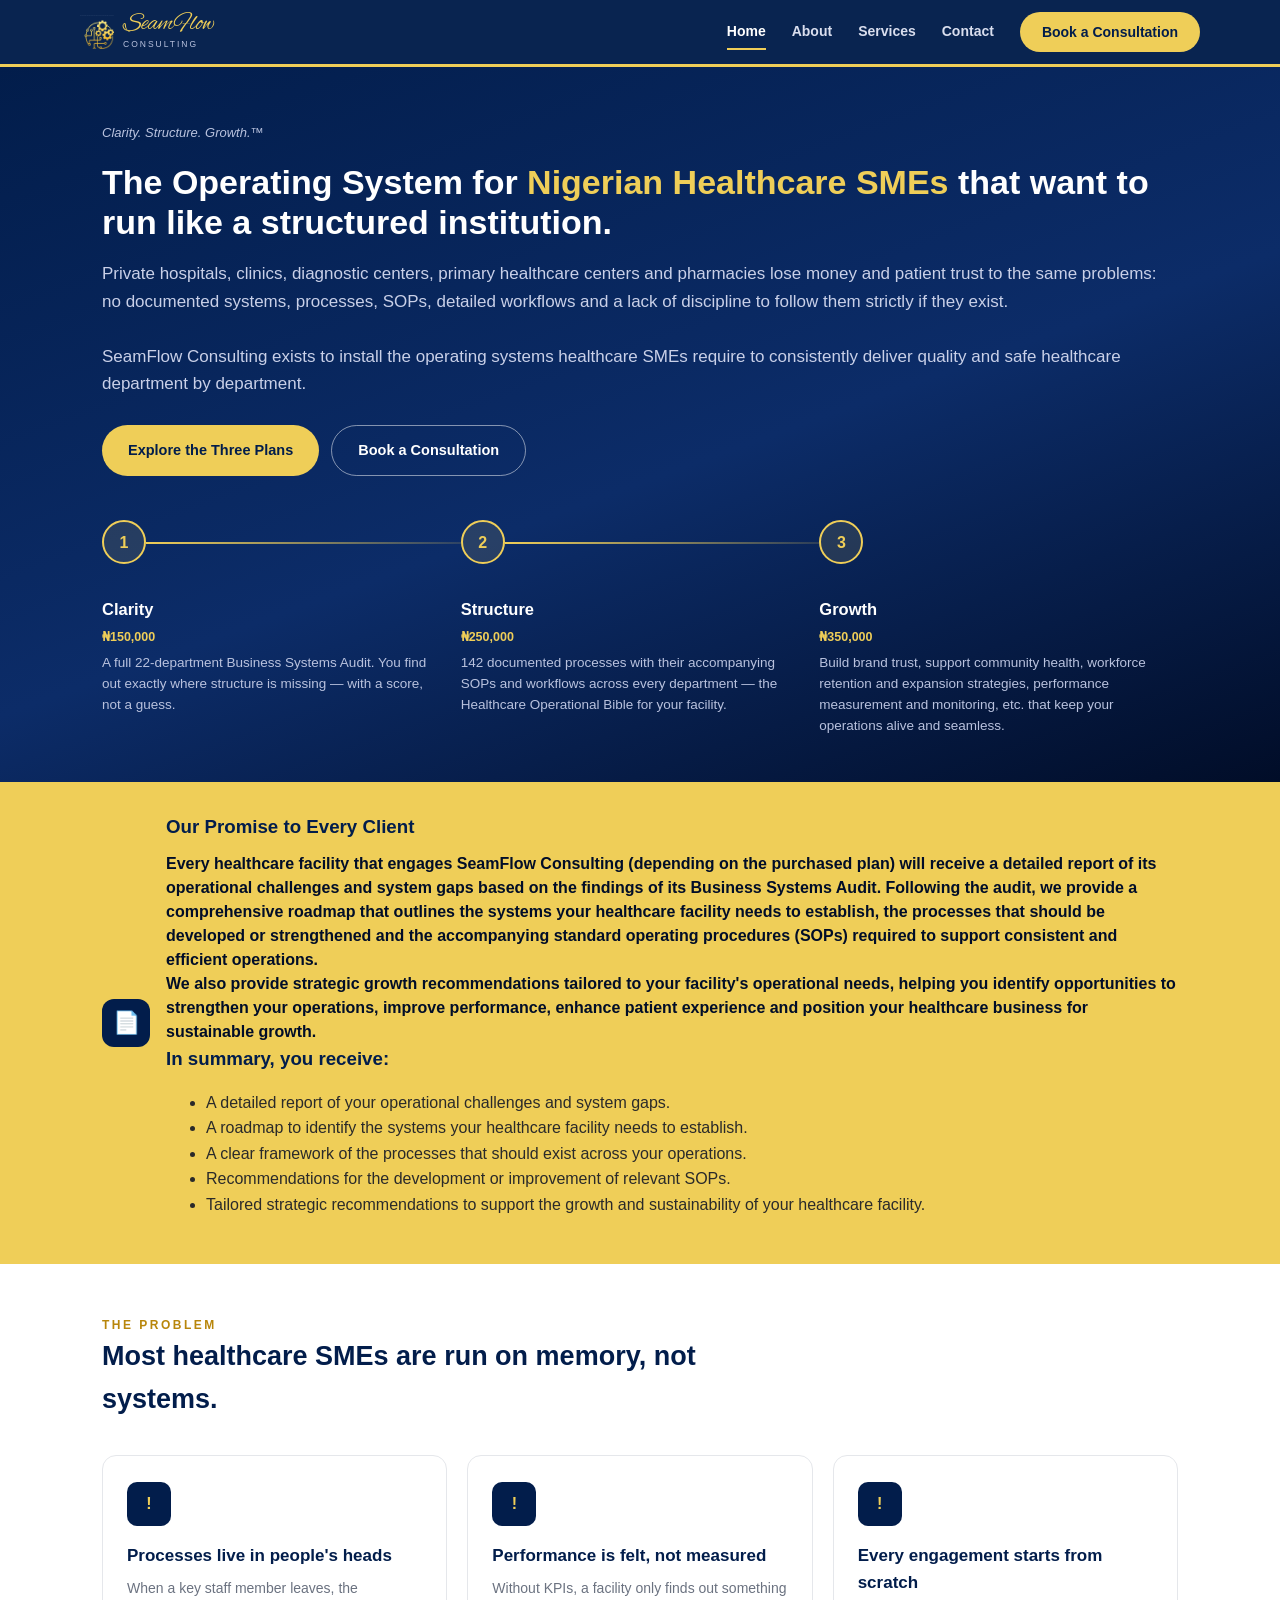
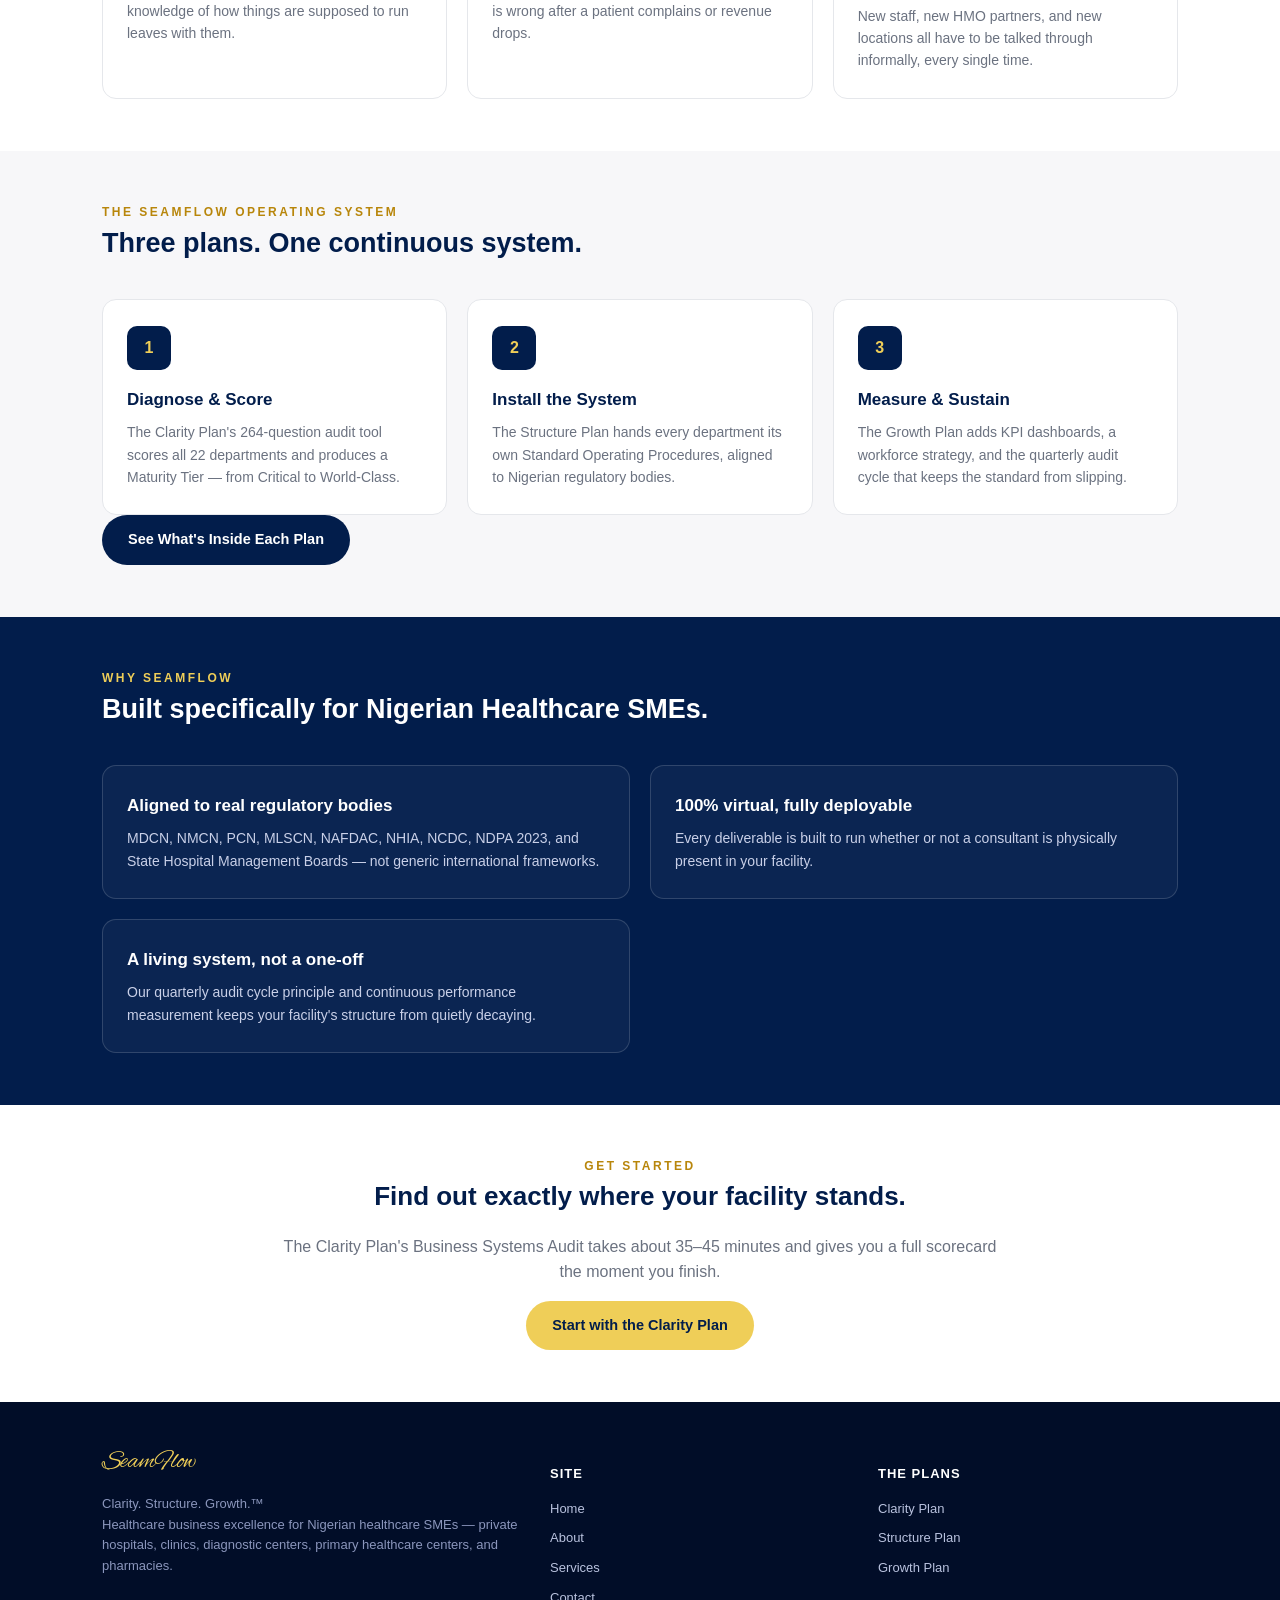
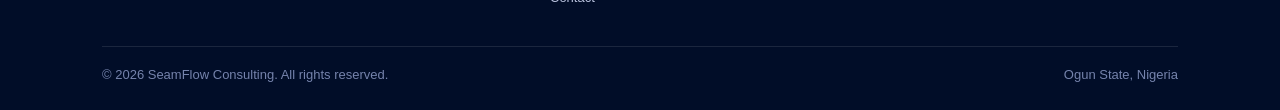
==== index.html @ 47c7c2bf "Initial project commit" ====
<!DOCTYPE html>
<html lang="en">
<head>
<meta charset="UTF-8">
<meta name="viewport" content="width=device-width, initial-scale=1.0">
<title>SeamFlow Consulting | Healthcare Business Excellence in Nigeria</title>
<meta name="description" content="SeamFlow Consulting helps Nigerian healthcare SMEs move from chaos to structure through Clarity, Structure, and Growth — a proven, repeatable operating system.">
<link rel="icon" href="assets/icon.png">
<link rel="preconnect" href="https://fonts.googleapis.com">
<link rel="preconnect" href="https://fonts.gstatic.com" crossorigin>
<link href="https://fonts.googleapis.com/css2?family=Alex+Brush&display=swap" rel="stylesheet">
<link rel="stylesheet" href="style.css">
</head>
<body>

<header class="site-header">
  <div class="wrap nav-row">
    <a href="index.html" class="nav-brand">
      <img src="assets/icon.png" alt="SeamFlow icon">
      <div><div class="nb-word">SeamFlow</div><div class="nb-sub">Consulting</div></div>
    </a>
    <nav class="nav-links">
      <a href="index.html" class="active">Home</a>
      <a href="about.html">About</a>
      <a href="services.html">Services</a>
      <a href="contact.html">Contact</a>
      <a href="contact.html" class="nav-cta">Book a Consultation</a>
    </nav>
    <button class="nav-toggle" id="navToggle" aria-label="Menu">&#9776;</button>
  </div>
  <div class="mobile-menu" id="mobileMenu">
    <a href="index.html">Home</a>
    <a href="about.html">About</a>
    <a href="services.html">Services</a>
    <a href="contact.html">Contact</a>
    <a href="contact.html" class="cta-row">Book a Consultation &rarr;</a>
  </div>
</header>

<section class="hero">
  <div class="wrap">
    <div class="hero-tag">Clarity. Structure. Growth.&trade;</div>
    <h1>The Operating System for <em>Nigerian Healthcare SMEs</em> that want to run like a structured institution.</h1>
    <p class="lede">Private hospitals, clinics, diagnostic centers, primary healthcare centers and pharmacies lose money and patient trust to the same problems: no documented systems, processes, SOPs, detailed workflows and a lack of discipline to follow them strictly if they exist.</p>

<p class="lede">SeamFlow Consulting exists to install the operating systems healthcare SMEs require to consistently deliver quality and safe healthcare department by department.</p>
    <div class="hero-actions">
      <a href="services.html" class="btn btn-gold">Explore the Three Plans</a>
      <a href="contact.html" class="btn btn-outline">Book a Consultation</a>
    </div>

    <div class="pipeline">
      <div class="pipeline-track">
        <div class="pipe-stage">
          <div class="pipe-num">1</div>
          <div class="pipe-body">
            <div class="pipe-title">Clarity</div>
            <div class="pipe-price">&#8358;150,000</div>
            <div class="pipe-desc">A full 22-department Business Systems Audit. You find out exactly where structure is missing — with a score, not a guess.</div>
          </div>
        </div>
        <div class="pipe-stage">
          <div class="pipe-num">2</div>
          <div class="pipe-body">
            <div class="pipe-title">Structure</div>
            <div class="pipe-price">&#8358;250,000</div>
            <div class="pipe-desc">142 documented processes with their accompanying SOPs and workflows across every department — the Healthcare Operational Bible for your facility.</div>
          </div>
        </div>
        <div class="pipe-stage">
          <div class="pipe-num">3</div>
          <div class="pipe-body">
            <div class="pipe-title">Growth</div>
            <div class="pipe-price">&#8358;350,000</div>
            <div class="pipe-desc">Build brand trust, support community health, workforce retention and expansion strategies, performance measurement and monitoring, etc. that keep your operations alive and seamless.</div>
          </div>
        </div>
      </div>
    </div>
  </div>
</section>

<section class="report-banner">
  <div class="wrap">
    <div class="rb-inner">
      <div class="rb-icon">&#128196;</div>
      <div>
        <h3>Our Promise to Every Client</h3>
        <p>Every healthcare facility that engages SeamFlow Consulting (depending on the purchased plan) will receive a detailed report of its operational challenges and system gaps based on the findings of its Business Systems Audit.
Following the audit, we provide a comprehensive roadmap that outlines the systems your healthcare facility needs to establish, the processes that should be developed or strengthened and the accompanying standard operating procedures (SOPs) required to support consistent and efficient operations.</p>

<p>We also provide strategic growth recommendations tailored to your facility's operational needs, helping you identify opportunities to strengthen your operations, improve performance, enhance patient experience and position your healthcare business for sustainable growth.</p>
<div></div>
<h3>In summary, you receive:</h3>
<ul>
	<li>A detailed report of your operational challenges and system gaps. </li>
	<li>A roadmap to identify the systems your healthcare facility needs to establish.</li>
	<li>A clear framework of the processes that should exist across your operations.</li>
	<li>Recommendations for the development or improvement of relevant SOPs.</li>
	<li>Tailored strategic recommendations to support the growth and sustainability of your healthcare facility.</li>
</ul>
      </div>
    </div>
  </div>
</section>

<section class="section">
  <div class="wrap">
    <div class="section-head">
      <div class="eyebrow">The Problem</div>
      <h2>Most healthcare SMEs are run on memory, not systems.</h2>
    </div>
    <div class="card-grid cols-3">
      <div class="info-card">
        <div class="ic-icon">!</div>
        <h3>Processes live in people's heads</h3>
        <p>When a key staff member leaves, the knowledge of how things are supposed to run leaves with them.</p>
      </div>
      <div class="info-card">
        <div class="ic-icon">!</div>
        <h3>Performance is felt, not measured</h3>
        <p>Without KPIs, a facility only finds out something is wrong after a patient complains or revenue drops.</p>
      </div>
      <div class="info-card">
        <div class="ic-icon">!</div>
        <h3>Every engagement starts from scratch</h3>
        <p>New staff, new HMO partners, and new locations all have to be talked through informally, every single time.</p>
      </div>
    </div>
  </div>
</section>

<section class="section section-panel">
  <div class="wrap">
    <div class="section-head">
      <div class="eyebrow">The SeamFlow Operating System</div>
      <h2>Three plans. One continuous system.</h2>
    </div>
    <div class="card-grid cols-3">
      <div class="info-card">
        <div class="ic-icon">1</div>
        <h3>Diagnose &amp; Score</h3>
        <p>The Clarity Plan's 264-question audit tool scores all 22 departments and produces a Maturity Tier — from Critical to World-Class.</p>
      </div>
      <div class="info-card">
        <div class="ic-icon">2</div>
        <h3>Install the System</h3>
        <p>The Structure Plan hands every department its own Standard Operating Procedures, aligned to Nigerian regulatory bodies.</p>
      </div>
      <div class="info-card">
        <div class="ic-icon">3</div>
        <h3>Measure &amp; Sustain</h3>
        <p>The Growth Plan adds KPI dashboards, a workforce strategy, and the quarterly audit cycle that keeps the standard from slipping.</p>
      </div>
    </div>
    <a href="services.html" class="btn btn-navy">See What's Inside Each Plan</a>
  </div>
</section>

<section class="section section-navy">
  <div class="wrap">
    <div class="section-head">
      <div class="eyebrow on-navy">Why SeamFlow</div>
      <h2>Built specifically for Nigerian Healthcare SMEs.</h2>
    </div>
    <div class="card-grid cols-2">
      <div class="info-card" style="background:rgba(255,255,255,0.04);border-color:rgba(255,255,255,0.15);">
        <h3 style="color:#fff;">Aligned to real regulatory bodies</h3>
        <p style="color:#C9D0E8;">MDCN, NMCN, PCN, MLSCN, NAFDAC, NHIA, NCDC, NDPA 2023, and State Hospital Management Boards — not generic international frameworks.</p>
      </div>
      <div class="info-card" style="background:rgba(255,255,255,0.04);border-color:rgba(255,255,255,0.15);">
        <h3 style="color:#fff;">100% virtual, fully deployable</h3>
        <p style="color:#C9D0E8;">Every deliverable is built to run whether or not a consultant is physically present in your facility.</p>
      </div>
      <div class="info-card" style="background:rgba(255,255,255,0.04);border-color:rgba(255,255,255,0.15);">
        <h3 style="color:#fff;">A living system, not a one-off</h3>
        <p style="color:#C9D0E8;">Our quarterly audit cycle principle and continuous performance measurement keeps your facility's structure from quietly decaying.</p>
      </div>
    </div>
  </div>
</section>

<section class="section">
  <div class="wrap-narrow" style="text-align:center;">
    <div class="eyebrow" style="justify-content:center;display:block;">Get Started</div>
    <h2 style="font-size:26px;">Find out exactly where your facility stands.</h2>
    <p class="lede" style="font-size:16px;">The Clarity Plan's Business Systems Audit takes about 35–45 minutes and gives you a full scorecard the moment you finish.</p>
    <a href="services.html#clarity" class="btn btn-gold">Start with the Clarity Plan</a>
  </div>
</section>

<footer class="site-footer">
  <div class="wrap">
    <div class="footer-grid">
      <div class="footer-brand">
        <div class="fb-word">SeamFlow</div>
        <p>Clarity. Structure. Growth.&trade;<br>Healthcare business excellence for Nigerian healthcare SMEs — private hospitals, clinics, diagnostic centers, primary healthcare centers, and pharmacies.</p>
      </div>
      <div class="footer-col">
        <h5>Site</h5>
        <a href="index.html">Home</a>
        <a href="about.html">About</a>
        <a href="services.html">Services</a>
        <a href="contact.html">Contact</a>
      </div>
      <div class="footer-col">
        <h5>The Plans</h5>
        <a href="services.html#clarity">Clarity Plan</a>
        <a href="services.html#structure">Structure Plan</a>
        <a href="services.html#growth">Growth Plan</a>
      </div>
    </div>
    <div class="footer-bottom">
      <span>&copy; 2026 SeamFlow Consulting. All rights reserved.</span>
      <span>Ogun State, Nigeria</span>
    </div>
  </div>
</footer>

<script>
  document.getElementById('navToggle').addEventListener('click', function(){
    document.getElementById('mobileMenu').classList.toggle('open');
  });
</script>
</body>
</html>
---- style.css ----
/* ============================================================
   SeamFlow Consulting — Shared Site Stylesheet
   Brand: Navy #021D4B / Gold #EFCE58 / Calibri / Alex Brush script
   ============================================================ */

:root{
  --navy:#021D4B;
  --navy-soft:#0C2C68;
  --navy-deep:#010D28;
  --gold:#EFCE58;
  --gold-deep:#B8860B;
  --gold-line:#C9A227;
  --cream:#FFFFFF;
  --panel:#F7F7F9;
  --ink:#1A1A1A;
  --body-text:#2A2A2A;
  --grey:#6B7280;
  --line:#E5E7EB;
}

*{box-sizing:border-box;}
html{scroll-behavior:smooth;}
body{
  margin:0;
  font-family:Calibri,"Segoe UI",Roboto,Arial,sans-serif;
  background:var(--cream);
  color:var(--body-text);
  line-height:1.6;
}
img{max-width:100%;display:block;}
a{color:inherit;text-decoration:none;}
.wrap{max-width:1120px;margin:0 auto;padding:0 22px;}
.wrap-narrow{max-width:760px;margin:0 auto;padding:0 22px;}

:focus-visible{outline:3px solid var(--gold);outline-offset:2px;}

/* ---------- Typography ---------- */
.script-word{font-family:'Alex Brush',cursive;color:var(--gold);line-height:1;}
h1,h2,h3,h4{font-family:Calibri,"Segoe UI",Roboto,Arial,sans-serif;color:var(--navy);margin:0 0 0.5em;font-weight:700;}
.eyebrow{font-size:12px;font-weight:700;letter-spacing:2.5px;text-transform:uppercase;color:var(--gold-deep);}
.eyebrow.on-navy{color:var(--gold);}
.lede{font-size:19px;color:var(--grey);line-height:1.6;}

/* ---------- Header / Nav ---------- */
.site-header{
  position:sticky;top:0;z-index:50;
  background:rgba(2,29,75,0.97);
  border-bottom:3px solid var(--gold);
  backdrop-filter:blur(6px);
}
.nav-row{display:flex;align-items:center;justify-content:space-between;padding:12px 0;}
.nav-brand{display:flex;align-items:center;gap:9px;}
.nav-brand img{width:34px;height:34px;}
.nav-brand .nb-word{font-family:'Alex Brush',cursive;color:var(--gold);font-size:25px;line-height:1;}
.nav-brand .nb-sub{font-size:8.5px;letter-spacing:2px;text-transform:uppercase;color:#B9C2DE;margin-top:1px;}
.nav-links{display:none;gap:26px;align-items:center;}
.nav-links a{color:#D9DEEE;font-size:14px;font-weight:700;padding:6px 0;border-bottom:2px solid transparent;}
.nav-links a:hover, .nav-links a.active{color:#fff;border-bottom-color:var(--gold);}
.nav-cta{background:var(--gold);color:var(--navy);font-weight:700;font-size:13px;padding:9px 18px;border-radius:999px;white-space:nowrap;}
.nav-links a.nav-cta{color:var(--navy);padding:9px 22px;border-bottom:none;}
.nav-links a.nav-cta:hover{color:var(--navy);background:#F8DE8A;}
.nav-toggle{display:block;background:none;border:none;color:#fff;font-size:24px;cursor:pointer;padding:4px 8px;}
.mobile-menu{display:none;flex-direction:column;background:var(--navy-deep);border-top:1px solid rgba(255,255,255,0.1);}
.mobile-menu.open{display:flex;}
.mobile-menu a{color:#D9DEEE;font-size:15px;font-weight:700;padding:14px 22px;border-bottom:1px solid rgba(255,255,255,0.08);}
.mobile-menu a.cta-row{color:var(--gold);}

@media (min-width:860px){
  .nav-links{display:flex;}
  .nav-toggle{display:none;}
  .mobile-menu{display:none !important;}
}

/* ---------- Buttons ---------- */
.btn{
  display:inline-flex;align-items:center;justify-content:center;gap:8px;
  font-weight:700;font-size:14.5px;padding:13px 26px;border-radius:999px;
  border:none;cursor:pointer;font-family:inherit;text-align:center;
}
.btn-gold{background:var(--gold);color:var(--navy);}
.btn-gold:hover{background:#F8DE8A;}
.btn-outline{background:transparent;color:#fff;border:1.5px solid rgba(255,255,255,0.5);}
.btn-outline:hover{border-color:var(--gold);color:var(--gold);}
.btn-navy{background:var(--navy);color:#fff;}
.btn-navy:hover{background:var(--navy-soft);}
.btn-block{width:100%;}

/* ---------- Hero ---------- */
.hero{
  background:linear-gradient(160deg, var(--navy) 0%, var(--navy-soft) 55%, var(--navy-deep) 100%);
  color:#fff;padding:56px 0 46px;position:relative;overflow:hidden;
}
.hero-tag{font-size:13px;color:#B9C2DE;font-style:italic;margin-bottom:18px;}
.hero h1{color:#fff;font-size:34px;line-height:1.18;margin-bottom:18px;}
.hero h1 em{font-style:normal;color:var(--gold);}
.hero p.lede{color:#C9D0E8;font-size:17px;margin-bottom:28px;}
.hero-actions{display:flex;flex-direction:column;gap:12px;}
@media (min-width:560px){ .hero-actions{flex-direction:row;} }

/* ---------- Pipeline (signature element) ---------- */
.pipeline{margin-top:44px;}
.pipeline-track{display:flex;flex-direction:column;gap:0;position:relative;}
.pipe-stage{
  display:flex;gap:16px;align-items:flex-start;position:relative;padding-bottom:26px;
}
.pipe-stage:last-child{padding-bottom:0;}
.pipe-stage:not(:last-child)::before{
  content:"";position:absolute;left:21px;top:44px;bottom:0;width:2px;
  background:linear-gradient(var(--gold), rgba(239,206,88,0.15));
}
.pipe-num{
  width:44px;height:44px;min-width:44px;border-radius:50%;
  background:rgba(239,206,88,0.12);border:2px solid var(--gold);
  color:var(--gold);font-weight:800;font-size:16px;
  display:flex;align-items:center;justify-content:center;position:relative;z-index:1;
}
.pipe-body{padding-top:6px;}
.pipe-title{font-size:16.5px;font-weight:700;color:#fff;margin-bottom:4px;}
.pipe-price{font-size:12.5px;font-weight:700;color:var(--gold);margin-bottom:6px;}
.pipe-desc{font-size:13.5px;color:#B9C2DE;line-height:1.55;}

@media (min-width:860px){
  .pipeline-track{flex-direction:row;align-items:stretch;}
  .pipe-stage{flex-direction:column;flex:1;padding-bottom:0;padding-right:20px;}
  .pipe-stage:not(:last-child)::before{
    left:44px;top:22px;right:0;bottom:auto;width:auto;height:2px;
    background:linear-gradient(90deg, var(--gold), rgba(239,206,88,0.15));
  }
  .pipe-body{padding-top:16px;}
}

/* ---------- Sections ---------- */
.section{padding:52px 0;}
.section-tight{padding:36px 0;}
.section-panel{background:var(--panel);}
.section-navy{background:var(--navy);color:#fff;}
.section-head{margin-bottom:34px;max-width:640px;}
.section-head h2{font-size:27px;}
.section-navy .section-head h2{color:#fff;}

/* ---------- Cards ---------- */
.card-grid{display:grid;grid-template-columns:1fr;gap:20px;}
@media (min-width:720px){ .card-grid.cols-3{grid-template-columns:repeat(3,1fr);} .card-grid.cols-2{grid-template-columns:repeat(2,1fr);} }
.info-card{border:1.5px solid var(--line);border-radius:14px;padding:26px 24px;background:#fff;}
.info-card .ic-icon{width:44px;height:44px;border-radius:10px;background:var(--navy);color:var(--gold);display:flex;align-items:center;justify-content:center;font-weight:800;font-size:16px;margin-bottom:16px;}
.info-card h3{font-size:17px;margin-bottom:8px;}
.info-card p{font-size:14px;color:var(--grey);margin:0;}

/* ---------- Plan Cards (Services page) ---------- */
.plan-card{border:2px solid var(--line);border-radius:16px;overflow:hidden;background:#fff;margin-bottom:26px;}
.plan-card.featured{border-color:var(--gold);}
.plan-head{background:linear-gradient(135deg, var(--navy) 0%, var(--navy-soft) 100%);color:#fff;padding:26px 26px 22px;}
.plan-head .ph-stage{font-size:11.5px;font-weight:700;letter-spacing:1.5px;text-transform:uppercase;color:var(--gold);margin-bottom:6px;}
.plan-head h3{color:#fff;font-size:23px;margin-bottom:6px;}
.plan-head .ph-price{font-size:20px;font-weight:800;color:var(--gold);}
.plan-body{padding:24px 26px 26px;}
.plan-body p{font-size:14.5px;color:var(--body-text);margin:0 0 16px;}
.plan-feats{list-style:none;margin:0 0 22px;padding:0;}
.plan-feats li{font-size:13.5px;color:var(--body-text);padding-left:24px;position:relative;margin-bottom:10px;line-height:1.5;}
.plan-feats li::before{content:"\2713";position:absolute;left:0;top:0;color:var(--gold-deep);font-weight:800;}
.plan-actions{display:flex;flex-direction:column;gap:10px;}
@media (min-width:560px){ .plan-actions{flex-direction:row;} }

/* ---------- Bundle callout ---------- */
.bundle-box{border:2px dashed var(--gold-line);border-radius:14px;padding:24px;background:#FFFBF0;text-align:center;margin-top:8px;}
.bundle-box .bb-price{font-size:26px;font-weight:800;color:var(--navy);margin:6px 0;}
.bundle-box .bb-save{font-size:13px;color:var(--gold-deep);font-weight:700;}

/* ---------- Quote / testimonial-style ---------- */
.pull-quote{border-left:4px solid var(--gold);background:#FFFBF0;padding:16px 20px;border-radius:6px;font-style:italic;color:var(--navy);font-size:16px;line-height:1.6;margin:24px 0;}

/* ---------- Report Promise Banner ---------- */
.report-banner{background:var(--gold);padding:30px 0;}
.report-banner .rb-inner{display:flex;flex-direction:column;gap:16px;align-items:flex-start;}
.report-banner .rb-icon{width:48px;height:48px;min-width:48px;border-radius:12px;background:var(--navy);color:var(--gold);display:flex;align-items:center;justify-content:center;font-size:22px;font-weight:800;}
.report-banner .rb-label{font-size:11.5px;font-weight:800;letter-spacing:1.5px;text-transform:uppercase;color:var(--navy-deep);margin-bottom:6px;}
.report-banner p{font-size:16px;font-weight:700;color:var(--navy-deep);line-height:1.5;margin:0;}
@media (min-width:720px){ .report-banner .rb-inner{flex-direction:row;align-items:center;} }

/* ---------- Timeline (About page) ---------- */
.mini-step{display:flex;gap:14px;margin-bottom:22px;}
.mini-step .ms-dot{width:10px;height:10px;border-radius:50%;background:var(--gold);margin-top:7px;min-width:10px;}

/* ---------- Founder ---------- */
.founder-eyebrow{text-align:center;margin-bottom:14px;}
.founder-grid{display:grid;grid-template-columns:200px 1fr;gap:32px;align-items:start;}
.founder-photo{width:200px;height:200px;border-radius:50%;object-fit:cover;border:4px solid var(--gold);box-shadow:0 10px 24px rgba(2,29,75,0.15);margin:0 auto;}
@media(max-width:640px){
  .founder-grid{grid-template-columns:1fr;justify-items:center;}
  .founder-grid > div{text-align:left;width:100%;}
}
.mini-step h4{font-size:15.5px;margin-bottom:4px;}
.mini-step p{font-size:13.5px;color:var(--grey);margin:0;}

/* ---------- Form ---------- */
.field{margin-bottom:18px;}
.field label{display:block;font-size:12.5px;font-weight:700;color:var(--navy);margin-bottom:6px;text-transform:uppercase;letter-spacing:0.5px;}
.field input, .field select, .field textarea{
  width:100%;padding:12px 14px;border:1.5px solid var(--line);border-radius:8px;font-size:14.5px;font-family:inherit;background:#fff;
}
.field textarea{resize:vertical;min-height:110px;}
.contact-card{border:1.5px solid var(--line);border-radius:14px;padding:22px;margin-bottom:16px;}
.contact-card .cc-label{font-size:11px;font-weight:700;letter-spacing:1px;text-transform:uppercase;color:var(--gold-deep);margin-bottom:6px;}
.contact-card .cc-value{font-size:16px;font-weight:700;color:var(--navy);}

/* ---------- Footer ---------- */
.site-footer{background:var(--navy-deep);color:#B9C2DE;padding:40px 0 24px;font-size:13px;}
.footer-grid{display:grid;grid-template-columns:1fr;gap:28px;margin-bottom:28px;}
@media (min-width:720px){ .footer-grid{grid-template-columns:1.4fr 1fr 1fr;} }
.footer-brand .fb-word{font-family:'Alex Brush',cursive;color:var(--gold);font-size:26px;}
.footer-brand p{margin-top:10px;color:#8B96BC;font-size:13px;line-height:1.6;}
.footer-col h5{color:#fff;font-size:13px;letter-spacing:1px;text-transform:uppercase;margin-bottom:14px;}
.footer-col a{display:block;color:#B9C2DE;margin-bottom:9px;}
.footer-col a:hover{color:var(--gold);}
.footer-bottom{border-top:1px solid rgba(255,255,255,0.1);padding-top:18px;display:flex;flex-direction:column;gap:8px;color:#7583AC;}
@media (min-width:720px){ .footer-bottom{flex-direction:row;justify-content:space-between;} }

/* ---------- Disclaimer text ---------- */
.fine-print{font-size:12px;color:var(--grey);line-height:1.6;}
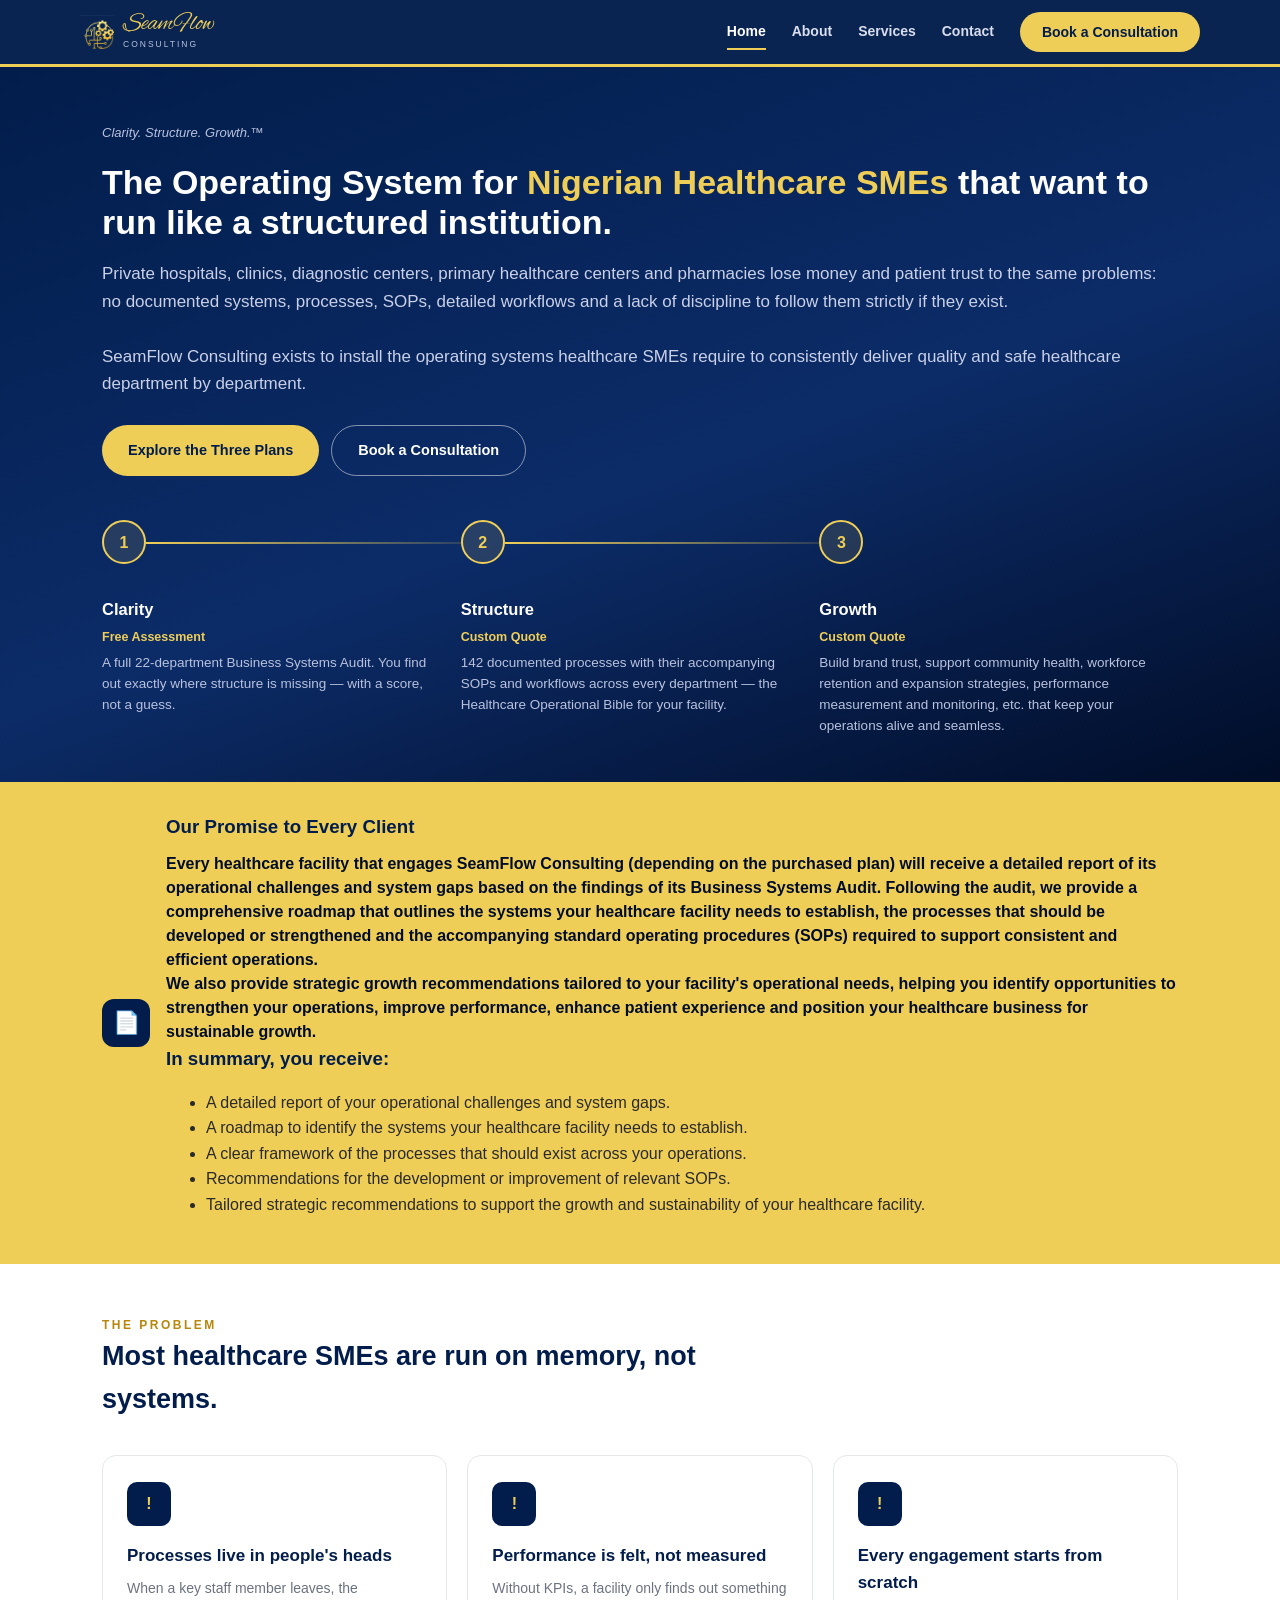
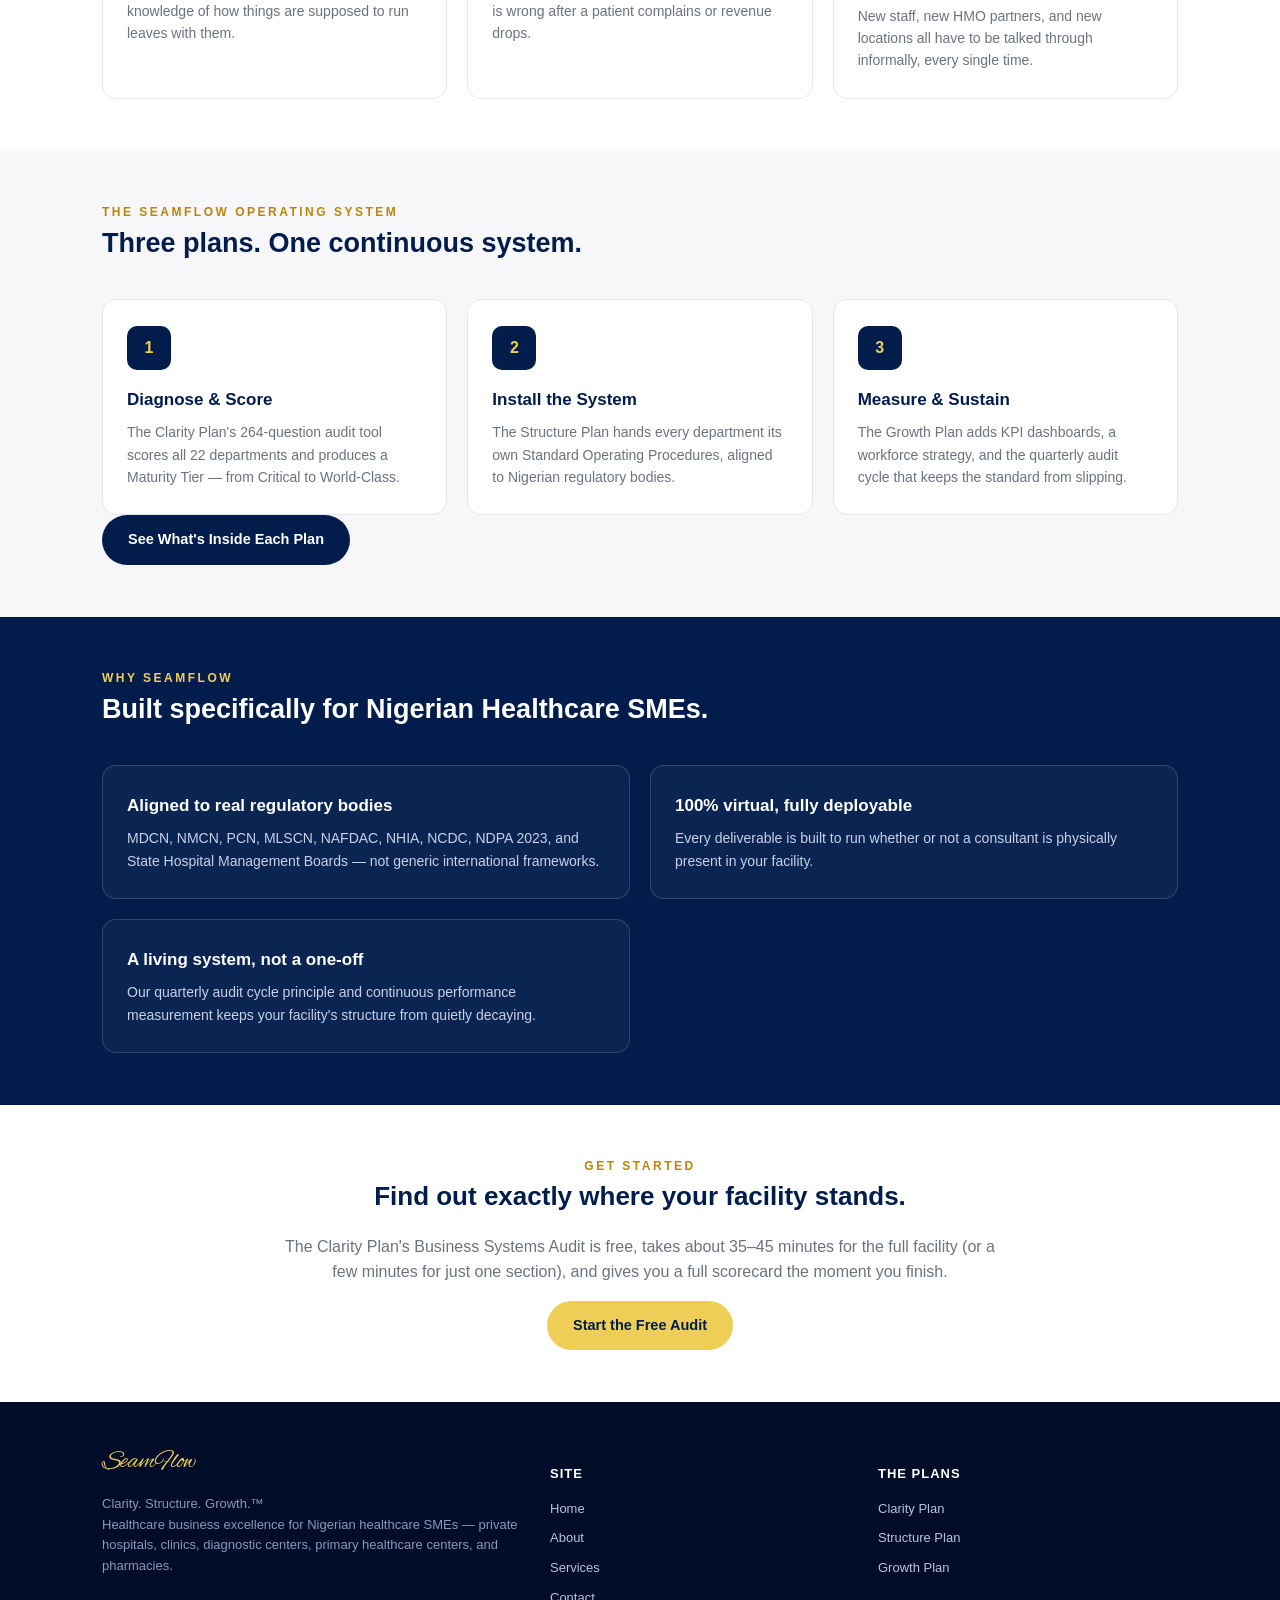
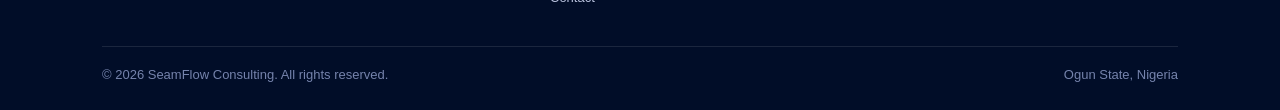
==== commit c78aeb4a: "Remove automatic payment; make Clarity audit free and sectioned Real project cost can only be set af" ====
--- a/index.html
+++ b/index.html
@@ -55,7 +55,7 @@
           <div class="pipe-num">1</div>
           <div class="pipe-body">
             <div class="pipe-title">Clarity</div>
-            <div class="pipe-price">&#8358;150,000</div>
+            <div class="pipe-price">Free Assessment</div>
             <div class="pipe-desc">A full 22-department Business Systems Audit. You find out exactly where structure is missing — with a score, not a guess.</div>
           </div>
         </div>
@@ -63,7 +63,7 @@
           <div class="pipe-num">2</div>
           <div class="pipe-body">
             <div class="pipe-title">Structure</div>
-            <div class="pipe-price">&#8358;250,000</div>
+            <div class="pipe-price">Custom Quote</div>
             <div class="pipe-desc">142 documented processes with their accompanying SOPs and workflows across every department — the Healthcare Operational Bible for your facility.</div>
           </div>
         </div>
@@ -71,7 +71,7 @@
           <div class="pipe-num">3</div>
           <div class="pipe-body">
             <div class="pipe-title">Growth</div>
-            <div class="pipe-price">&#8358;350,000</div>
+            <div class="pipe-price">Custom Quote</div>
             <div class="pipe-desc">Build brand trust, support community health, workforce retention and expansion strategies, performance measurement and monitoring, etc. that keep your operations alive and seamless.</div>
           </div>
         </div>
@@ -184,8 +184,8 @@
   <div class="wrap-narrow" style="text-align:center;">
     <div class="eyebrow" style="justify-content:center;display:block;">Get Started</div>
     <h2 style="font-size:26px;">Find out exactly where your facility stands.</h2>
-    <p class="lede" style="font-size:16px;">The Clarity Plan's Business Systems Audit takes about 35–45 minutes and gives you a full scorecard the moment you finish.</p>
-    <a href="services.html#clarity" class="btn btn-gold">Start with the Clarity Plan</a>
+    <p class="lede" style="font-size:16px;">The Clarity Plan's Business Systems Audit is free, takes about 35–45 minutes for the full facility (or a few minutes for just one section), and gives you a full scorecard the moment you finish.</p>
+    <a href="tools/clarity-plan.html" class="btn btn-gold">Start the Free Audit</a>
   </div>
 </section>
 
